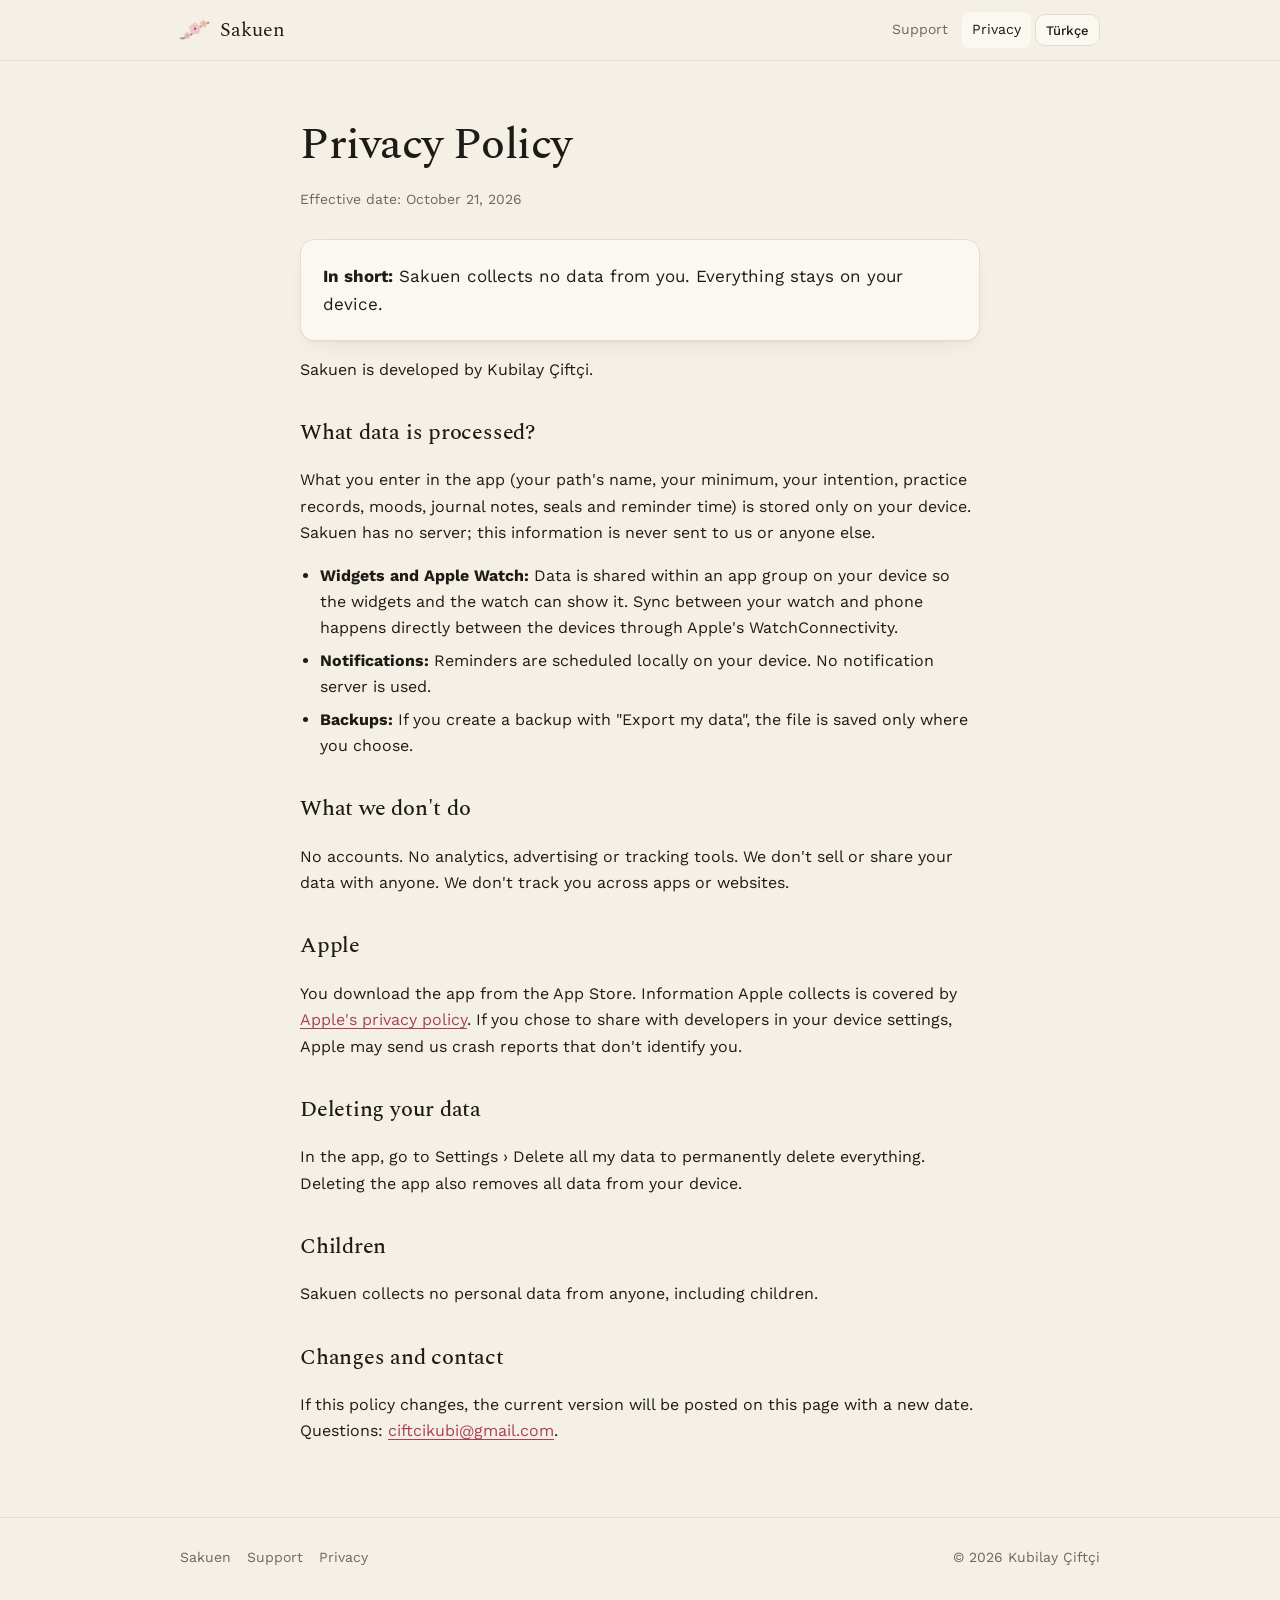
==== privacy.html @ b37dab4a "Add Sakuen site" ====
<!doctype html>
<html lang="tr" data-lang="tr" data-title-tr="Sakuen · Gizlilik Politikası" data-title-en="Sakuen · Privacy Policy">
<head>
<meta charset="utf-8">
<meta name="viewport" content="width=device-width, initial-scale=1">
<title>Sakuen · Gizlilik Politikası</title>
<meta name="description" content="Sakuen: tek bir alışkanlık, her gün biraz. One habit, a little every day.">
<link rel="icon" href="favicon.png">
<link rel="apple-touch-icon" href="icon.png">
<link rel="preconnect" href="https://fonts.googleapis.com">
<link rel="preconnect" href="https://fonts.gstatic.com" crossorigin>
<link href="https://fonts.googleapis.com/css2?family=Spectral:wght@400;500&family=Work+Sans:wght@400;500&family=Noto+Serif+JP:wght@400&display=swap" rel="stylesheet">
<link rel="stylesheet" href="style.css">
<script src="site.js" defer></script>
</head>
<body>
<header class="site">
  <div class="container">
    <a class="brand" href="./"><img src="icon.png" alt="">Sakuen</a>
    <nav class="links">
      <a href="support"><span lang="tr">Destek</span><span lang="en">Support</span></a>
      <a class="hide-sm" href="privacy" aria-current="page"><span lang="tr">Gizlilik</span><span lang="en">Privacy</span></a>
      <button class="button small" type="button" data-lang-toggle>English</button>
    </nav>
  </div>
</header>
<main class="container narrow doc">
<div lang="tr">
  <h1>Gizlilik Politikası</h1>
  <p class="meta">Yürürlük tarihi: 21 Ekim 2026</p>
  <div class="card summary"><p><strong>Kısacası:</strong> Sakuen senden hiçbir veri toplamaz. Her şey senin cihazında kalır.</p></div>
  <p>Sakuen'i Kubilay Çiftçi geliştirir.</p>
  <h2>Hangi verileri işliyoruz?</h2>
  <p>Uygulamaya girdiğin bilgiler (yolunun adı, alt sınırın, niyet cümlen, pratik kayıtların, hislerin, defter notların, mühürlerin ve hatırlatma saatin) yalnızca cihazında saklanır. Sakuen'in bir sunucusu yoktur; bu bilgiler bize ya da başka birine gönderilmez.</p>
  <ul>
    <li><strong>Widget'lar ve Apple Watch:</strong> Widget'ların ve saatin aynı bilgileri gösterebilmesi için veriler cihazındaki uygulama grubunda paylaşılır. Saat ile telefon arasındaki eşitleme, Apple'ın WatchConnectivity altyapısıyla doğrudan cihazlar arasında yapılır.</li>
    <li><strong>Bildirimler:</strong> Hatırlatmalar cihazında yerel olarak planlanır. Bildirim sunucusu kullanmayız.</li>
    <li><strong>Yedekler:</strong> "Verilerimi dışa aktar" ile bir yedek dosyası oluşturursan, bu dosya yalnızca senin seçtiğin yere kaydedilir.</li>
  </ul>
  <h2>Neleri yapmıyoruz?</h2>
  <p>Hesap açtırmayız. Analiz, reklam ya da izleme araçları kullanmayız. Verilerini satmayız ve kimseyle paylaşmayız. Seni uygulamalar veya web siteleri arasında takip etmeyiz.</p>
  <h2>Apple</h2>
  <p>Uygulamayı App Store'dan indirirsin. Apple'ın topladığı bilgiler <a href="https://www.apple.com/legal/privacy/">Apple'ın gizlilik politikasına</a> tabidir. Cihaz ayarlarında geliştiricilerle paylaşmayı kabul ettiysen, Apple bize kimliğini içermeyen çökme raporları iletebilir.</p>
  <h2>Verilerini silmek</h2>
  <p>Uygulamada Ayarlar › Tüm verilerimi sil ile bütün verilerini kalıcı olarak silebilirsin. Uygulamayı silmek de cihazdaki tüm verileri kaldırır.</p>
  <h2>Çocuklar</h2>
  <p>Sakuen kimseden kişisel veri toplamadığı için çocuklardan da veri toplamaz.</p>
  <h2>Değişiklikler ve iletişim</h2>
  <p>Bu politika değişirse güncel hâli bu sayfada, yeni tarihiyle yayınlanır. Sorularını <a href="mailto:ciftcikubi@gmail.com">ciftcikubi@gmail.com</a> adresine yazabilirsin.</p>
</div>
<div lang="en">
  <h1>Privacy Policy</h1>
  <p class="meta">Effective date: October 21, 2026</p>
  <div class="card summary"><p><strong>In short:</strong> Sakuen collects no data from you. Everything stays on your device.</p></div>
  <p>Sakuen is developed by Kubilay Çiftçi.</p>
  <h2>What data is processed?</h2>
  <p>What you enter in the app (your path's name, your minimum, your intention, practice records, moods, journal notes, seals and reminder time) is stored only on your device. Sakuen has no server; this information is never sent to us or anyone else.</p>
  <ul>
    <li><strong>Widgets and Apple Watch:</strong> Data is shared within an app group on your device so the widgets and the watch can show it. Sync between your watch and phone happens directly between the devices through Apple's WatchConnectivity.</li>
    <li><strong>Notifications:</strong> Reminders are scheduled locally on your device. No notification server is used.</li>
    <li><strong>Backups:</strong> If you create a backup with "Export my data", the file is saved only where you choose.</li>
  </ul>
  <h2>What we don't do</h2>
  <p>No accounts. No analytics, advertising or tracking tools. We don't sell or share your data with anyone. We don't track you across apps or websites.</p>
  <h2>Apple</h2>
  <p>You download the app from the App Store. Information Apple collects is covered by <a href="https://www.apple.com/legal/privacy/">Apple's privacy policy</a>. If you chose to share with developers in your device settings, Apple may send us crash reports that don't identify you.</p>
  <h2>Deleting your data</h2>
  <p>In the app, go to Settings › Delete all my data to permanently delete everything. Deleting the app also removes all data from your device.</p>
  <h2>Children</h2>
  <p>Sakuen collects no personal data from anyone, including children.</p>
  <h2>Changes and contact</h2>
  <p>If this policy changes, the current version will be posted on this page with a new date. Questions: <a href="mailto:ciftcikubi@gmail.com">ciftcikubi@gmail.com</a>.</p>
</div>
</main>
<footer class="site">
  <div class="container">
    <div><a href="./">Sakuen</a><a href="support"><span lang="tr">Destek</span><span lang="en">Support</span></a><a href="privacy"><span lang="tr">Gizlilik</span><span lang="en">Privacy</span></a></div>
    <div>© 2026 Kubilay Çiftçi</div>
  </div>
</footer>
</body>
</html>
---- style.css ----
:root {
  --background: #f5f0e6;
  --card: #fbf8f2;
  --foreground: #1e1a17;
  --muted: #6f6660;
  --border: #e4dccd;
  --accent: #a8405a;
  --accent-soft: #f2c9d2;
  --gold: #c79a3a;
  --radius: 14px;
  --shadow: 0 1px 2px rgba(30, 26, 23, .04), 0 8px 24px -12px rgba(30, 26, 23, .12);
}
@media (prefers-color-scheme: dark) {
  :root {
    --background: #171412;
    --card: #1f1b18;
    --foreground: #f5f0e6;
    --muted: #a99f95;
    --border: #332d28;
    --accent: #e48aa0;
    --accent-soft: #3a2229;
    --gold: #d9b05a;
    --shadow: 0 1px 2px rgba(0, 0, 0, .3), 0 8px 24px -12px rgba(0, 0, 0, .5);
  }
}

* { box-sizing: border-box; }
html { -webkit-text-size-adjust: 100%; }
body {
  margin: 0;
  background: var(--background);
  color: var(--foreground);
  font: 16px/1.65 "Work Sans", system-ui, -apple-system, sans-serif;
  -webkit-font-smoothing: antialiased;
}
h1, h2, h3 { font-family: "Spectral", Georgia, serif; font-weight: 500; letter-spacing: -.01em; }
a { color: var(--accent); text-underline-offset: 3px; }
.container { max-width: 960px; margin: 0 auto; padding: 0 20px; }
.narrow { max-width: 720px; }

/* Language: both languages are in the page; the toggle shows one. */
html[data-lang="tr"] body [lang="en"],
html[data-lang="en"] body [lang="tr"] { display: none !important; }

/* Header */
header.site {
  position: sticky; top: 0; z-index: 10;
  background: color-mix(in srgb, var(--background) 85%, transparent);
  backdrop-filter: saturate(1.4) blur(10px);
  -webkit-backdrop-filter: saturate(1.4) blur(10px);
  border-bottom: 1px solid var(--border);
}
header.site .container { display: flex; align-items: center; gap: 12px; height: 60px; }
.brand { display: flex; align-items: center; gap: 10px; color: var(--foreground); text-decoration: none; font-family: "Spectral", serif; font-size: 20px; }
.brand img { width: 30px; height: 30px; border-radius: 8px; }
nav.links { margin-left: auto; display: flex; align-items: center; gap: 4px; }
nav.links a { color: var(--muted); text-decoration: none; font-size: 14px; padding: 6px 10px; border-radius: 8px; }
nav.links a:hover, nav.links a[aria-current="page"] { color: var(--foreground); background: var(--card); }

.button {
  display: inline-flex; align-items: center; justify-content: center; gap: 8px;
  height: 40px; padding: 0 16px; border-radius: 10px;
  font: 500 14px "Work Sans", sans-serif; text-decoration: none; cursor: pointer;
  border: 1px solid var(--border); background: var(--card); color: var(--foreground);
  transition: border-color .15s, opacity .15s;
}
.button:hover { border-color: var(--muted); }
.button.primary { background: var(--foreground); color: var(--background); border-color: var(--foreground); }
.button.primary:hover { opacity: .9; }
.button.small { height: 32px; padding: 0 10px; font-size: 13px; }

/* Hero */
.hero { padding: 72px 0 56px; text-align: center; }
.hero img.icon { display: block; margin: 0 auto; width: 96px; height: 96px; border-radius: 22px; box-shadow: var(--shadow); border: 1px solid var(--border); }
.badge {
  display: inline-flex; align-items: center; gap: 6px; margin: 24px 0 12px;
  font-size: 13px; color: var(--muted); padding: 4px 12px; border-radius: 999px;
  border: 1px solid var(--border); background: var(--card);
}
.badge .dot { width: 6px; height: 6px; border-radius: 50%; background: var(--gold); }
.hero h1 { font-size: clamp(38px, 7vw, 60px); line-height: 1.08; margin: 0 0 16px; }
.hero p.lead { font-size: 18px; color: var(--muted); max-width: 560px; margin: 0 auto 28px; }
.hero .actions { display: flex; gap: 10px; justify-content: center; flex-wrap: wrap; }
.meaning { margin-top: 20px; font-size: 14px; color: var(--muted); }
.kanji { font-family: "Noto Serif JP", serif; color: var(--accent); }

/* Cards */
section { padding: 32px 0; }
.section-title { text-align: center; margin-bottom: 28px; }
.section-title h2 { font-size: 30px; margin: 0 0 6px; }
.section-title p { color: var(--muted); margin: 0; }
.grid { display: grid; gap: 14px; grid-template-columns: repeat(auto-fit, minmax(260px, 1fr)); }
.card {
  background: var(--card); border: 1px solid var(--border); border-radius: var(--radius);
  padding: 22px; box-shadow: var(--shadow);
}
.card h3 { font-size: 20px; margin: 10px 0 6px; }
.card p { margin: 0; color: var(--muted); font-size: 15px; }
.glyph {
  display: inline-grid; place-items: center; width: 40px; height: 40px; border-radius: 10px;
  background: var(--accent-soft); color: var(--accent); font: 20px "Noto Serif JP", serif;
}
.highlight { display: grid; gap: 24px; grid-template-columns: 1fr; align-items: center; border-left: 3px solid var(--gold); }
.highlight h2 { font-size: 28px; margin: 0 0 8px; }
.highlight p { font-size: 16px; }
.compare { display: grid; gap: 10px; }
.compare div { padding: 12px 14px; border-radius: 10px; border: 1px solid var(--border); font-size: 14px; color: var(--muted); }
.compare .ours { border-color: var(--gold); background: color-mix(in srgb, var(--gold) 10%, transparent); color: var(--foreground); }
@media (min-width: 720px) { .highlight { grid-template-columns: 1.2fr 1fr; } }

/* Documents (privacy, support) */
.doc { padding-top: 48px; padding-bottom: 8px; }
.doc h1 { font-size: clamp(32px, 6vw, 44px); margin: 0 0 6px; }
.doc .meta { color: var(--muted); font-size: 14px; margin: 0 0 28px; }
.doc .summary { margin-bottom: 8px; }
.doc .summary p { font-size: 17px; color: var(--foreground); }
.doc h2 { font-size: 22px; margin: 32px 0 8px; }
.doc ul { padding-left: 20px; }
.doc li { margin: 6px 0; }

/* FAQ accordion */
.accordion { border: 1px solid var(--border); border-radius: var(--radius); background: var(--card); overflow: hidden; }
.accordion details + details { border-top: 1px solid var(--border); }
.accordion summary {
  list-style: none; cursor: pointer; padding: 16px 20px; font-weight: 500;
  display: flex; justify-content: space-between; align-items: center; gap: 12px;
}
.accordion summary::-webkit-details-marker { display: none; }
.accordion summary::after { content: "+"; color: var(--muted); font-size: 20px; line-height: 1; transition: transform .2s; }
.accordion details[open] summary::after { transform: rotate(45deg); }
.accordion details p { margin: 0; padding: 0 20px 18px; color: var(--muted); }

.contact { display: flex; flex-wrap: wrap; gap: 16px; align-items: center; justify-content: space-between; margin-top: 24px; }
.contact h2 { margin: 0 0 4px; font-size: 22px; }
.contact p { margin: 0; color: var(--muted); }

footer.site { border-top: 1px solid var(--border); margin-top: 48px; padding: 28px 0 40px; color: var(--muted); font-size: 14px; }
footer.site .container { display: flex; flex-wrap: wrap; gap: 12px 20px; justify-content: space-between; }
footer.site a { color: var(--muted); text-decoration: none; margin-right: 16px; }
footer.site a:hover { color: var(--foreground); }

@media (max-width: 520px) {
  nav.links a.hide-sm { display: none; }
  .hero { padding: 48px 0 40px; }
}
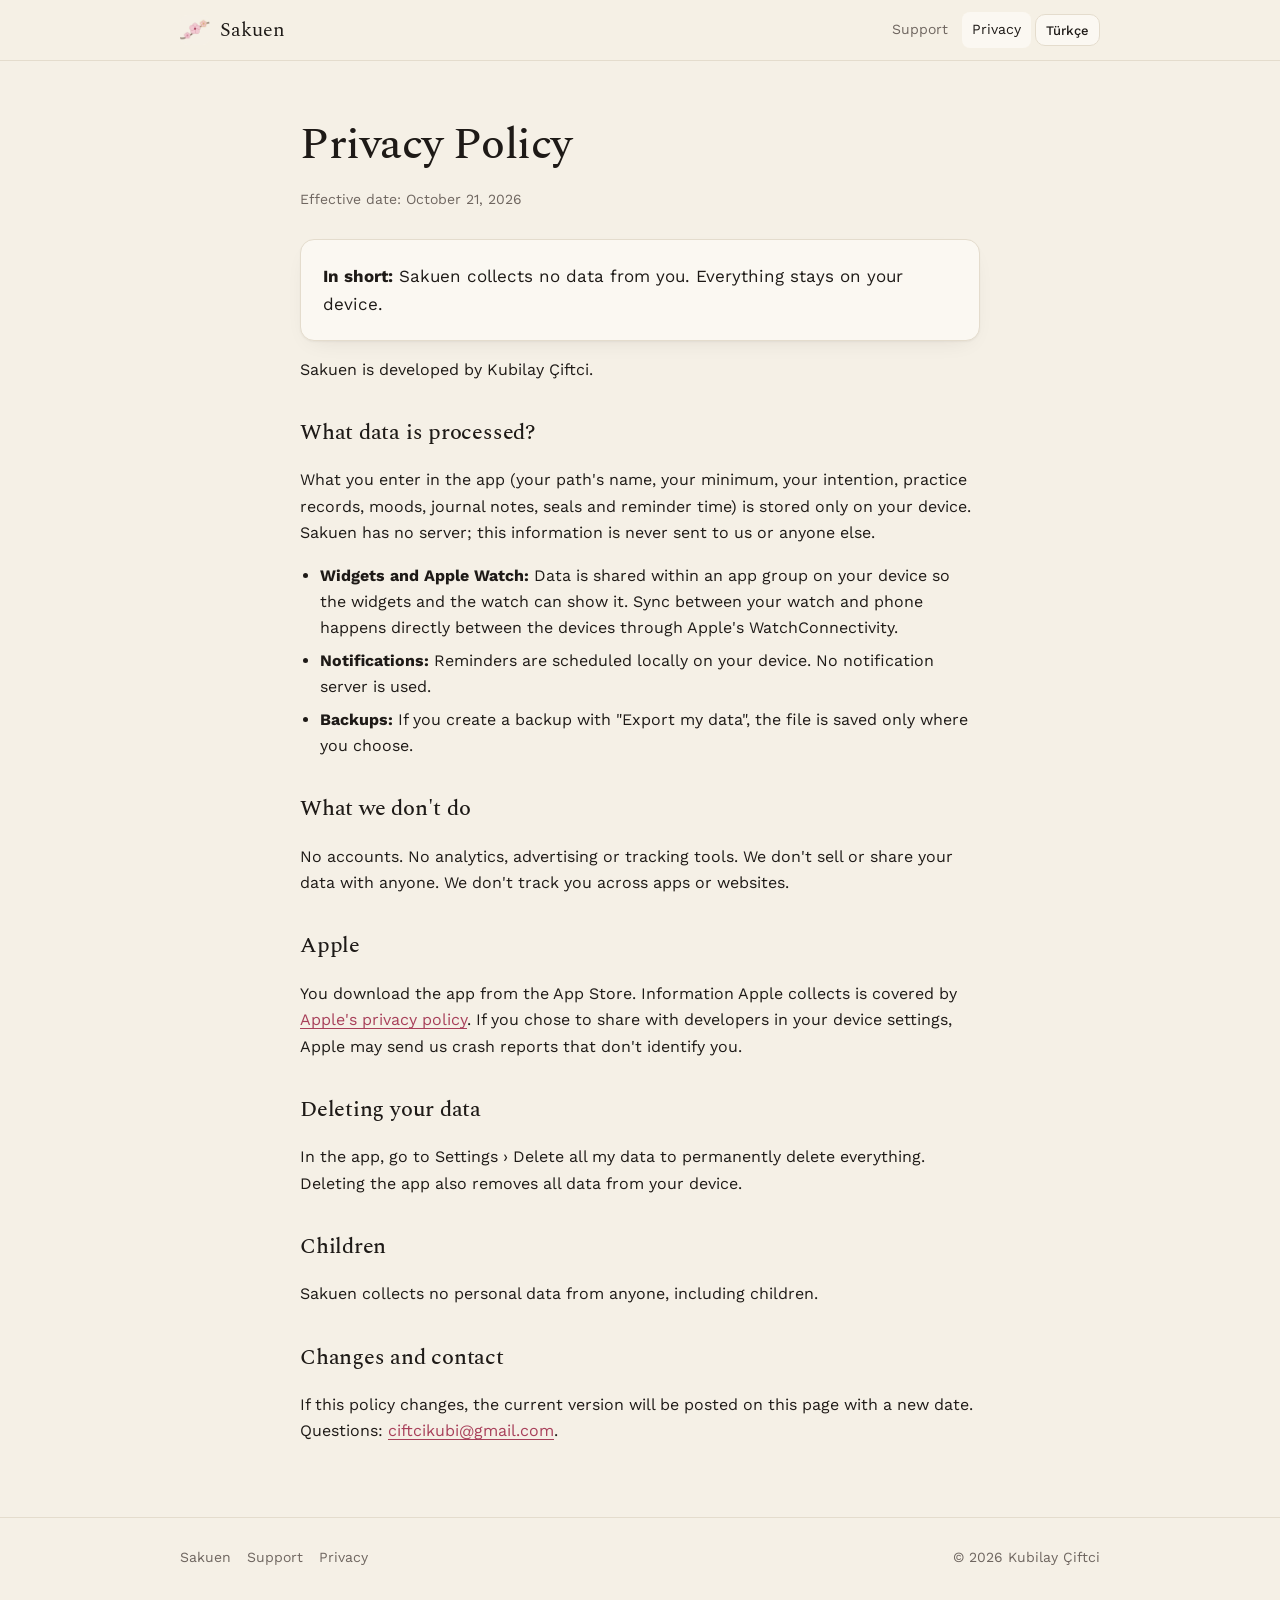
==== commit 08de06fa: "Fix name spelling" ====
--- a/privacy.html
+++ b/privacy.html
@@ -29,7 +29,7 @@
   <h1>Gizlilik Politikası</h1>
   <p class="meta">Yürürlük tarihi: 21 Ekim 2026</p>
   <div class="card summary"><p><strong>Kısacası:</strong> Sakuen senden hiçbir veri toplamaz. Her şey senin cihazında kalır.</p></div>
-  <p>Sakuen'i Kubilay Çiftçi geliştirir.</p>
+  <p>Sakuen'i Kubilay Çiftci geliştirir.</p>
   <h2>Hangi verileri işliyoruz?</h2>
   <p>Uygulamaya girdiğin bilgiler (yolunun adı, alt sınırın, niyet cümlen, pratik kayıtların, hislerin, defter notların, mühürlerin ve hatırlatma saatin) yalnızca cihazında saklanır. Sakuen'in bir sunucusu yoktur; bu bilgiler bize ya da başka birine gönderilmez.</p>
   <ul>
@@ -52,7 +52,7 @@
   <h1>Privacy Policy</h1>
   <p class="meta">Effective date: October 21, 2026</p>
   <div class="card summary"><p><strong>In short:</strong> Sakuen collects no data from you. Everything stays on your device.</p></div>
-  <p>Sakuen is developed by Kubilay Çiftçi.</p>
+  <p>Sakuen is developed by Kubilay Çiftci.</p>
   <h2>What data is processed?</h2>
   <p>What you enter in the app (your path's name, your minimum, your intention, practice records, moods, journal notes, seals and reminder time) is stored only on your device. Sakuen has no server; this information is never sent to us or anyone else.</p>
   <ul>
@@ -75,7 +75,7 @@
 <footer class="site">
   <div class="container">
     <div><a href="./">Sakuen</a><a href="support"><span lang="tr">Destek</span><span lang="en">Support</span></a><a href="privacy"><span lang="tr">Gizlilik</span><span lang="en">Privacy</span></a></div>
-    <div>© 2026 Kubilay Çiftçi</div>
+    <div>© 2026 Kubilay Çiftci</div>
   </div>
 </footer>
 </body>
